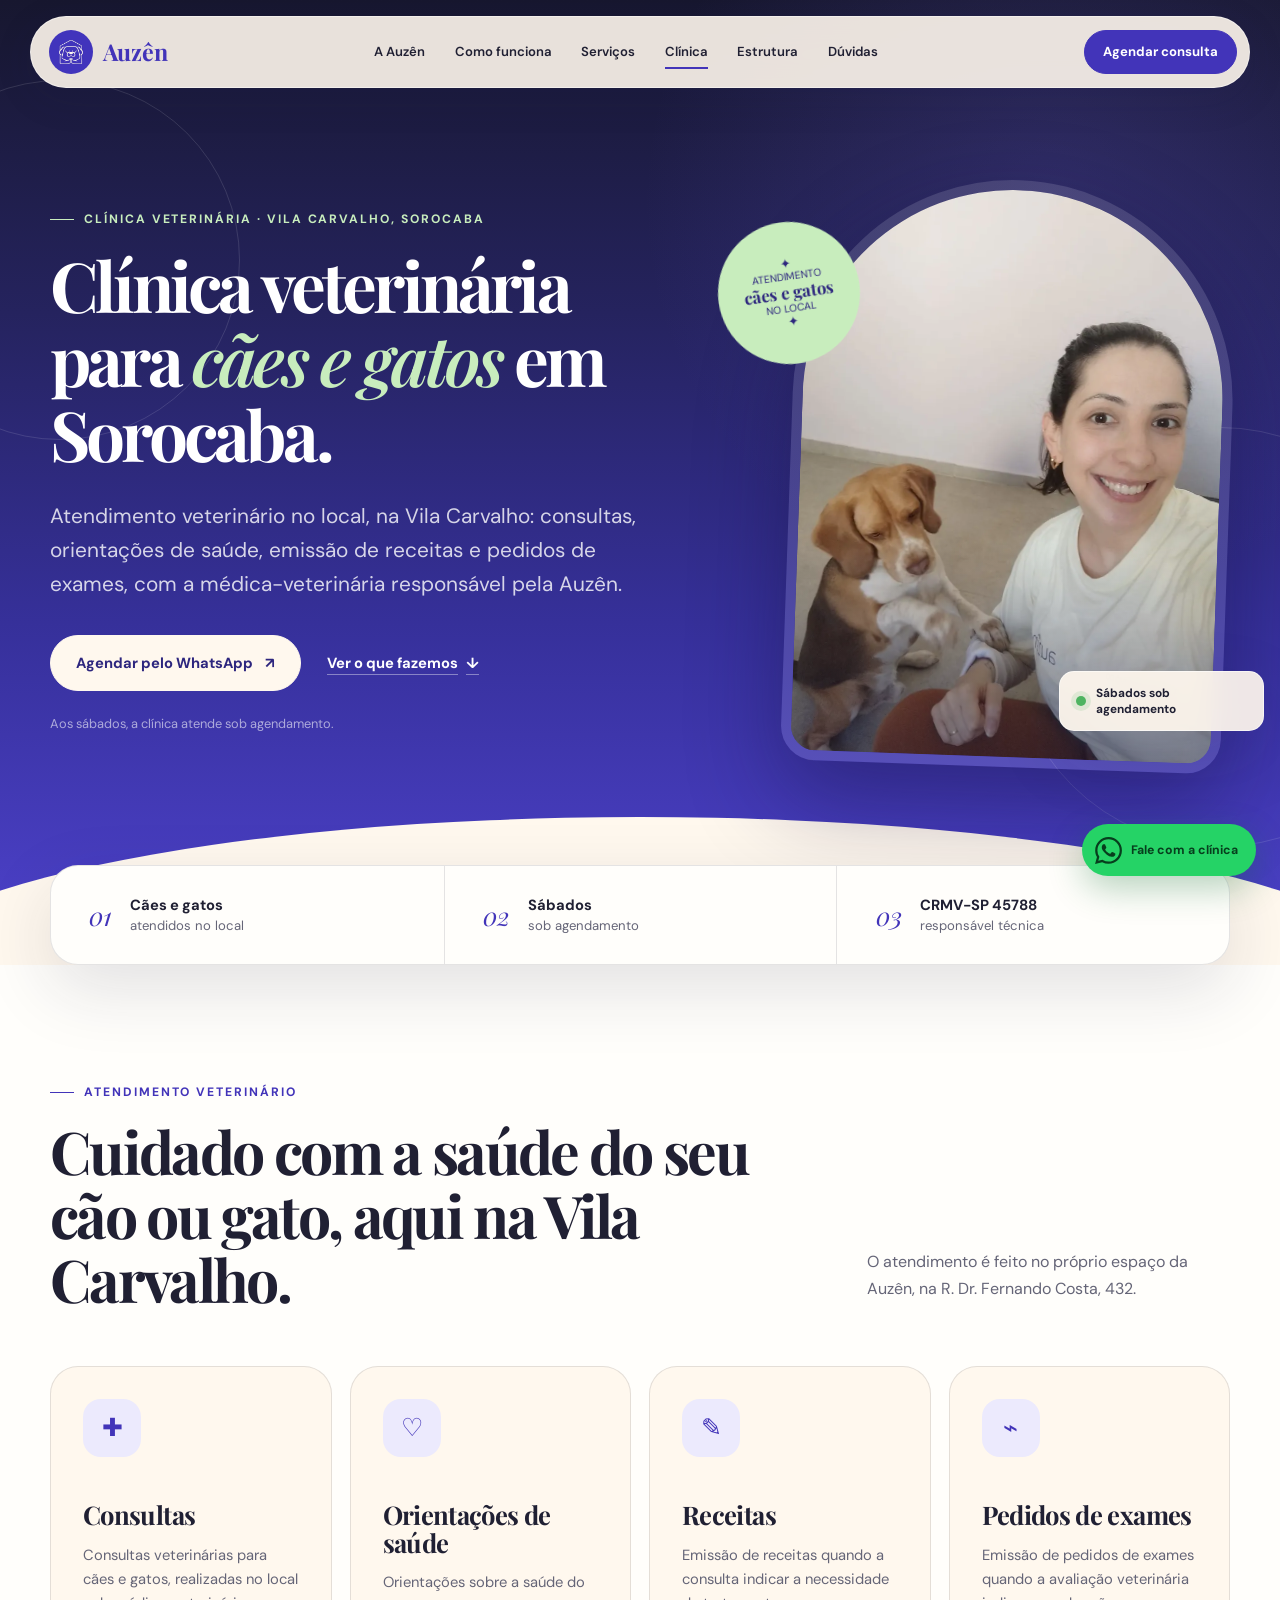
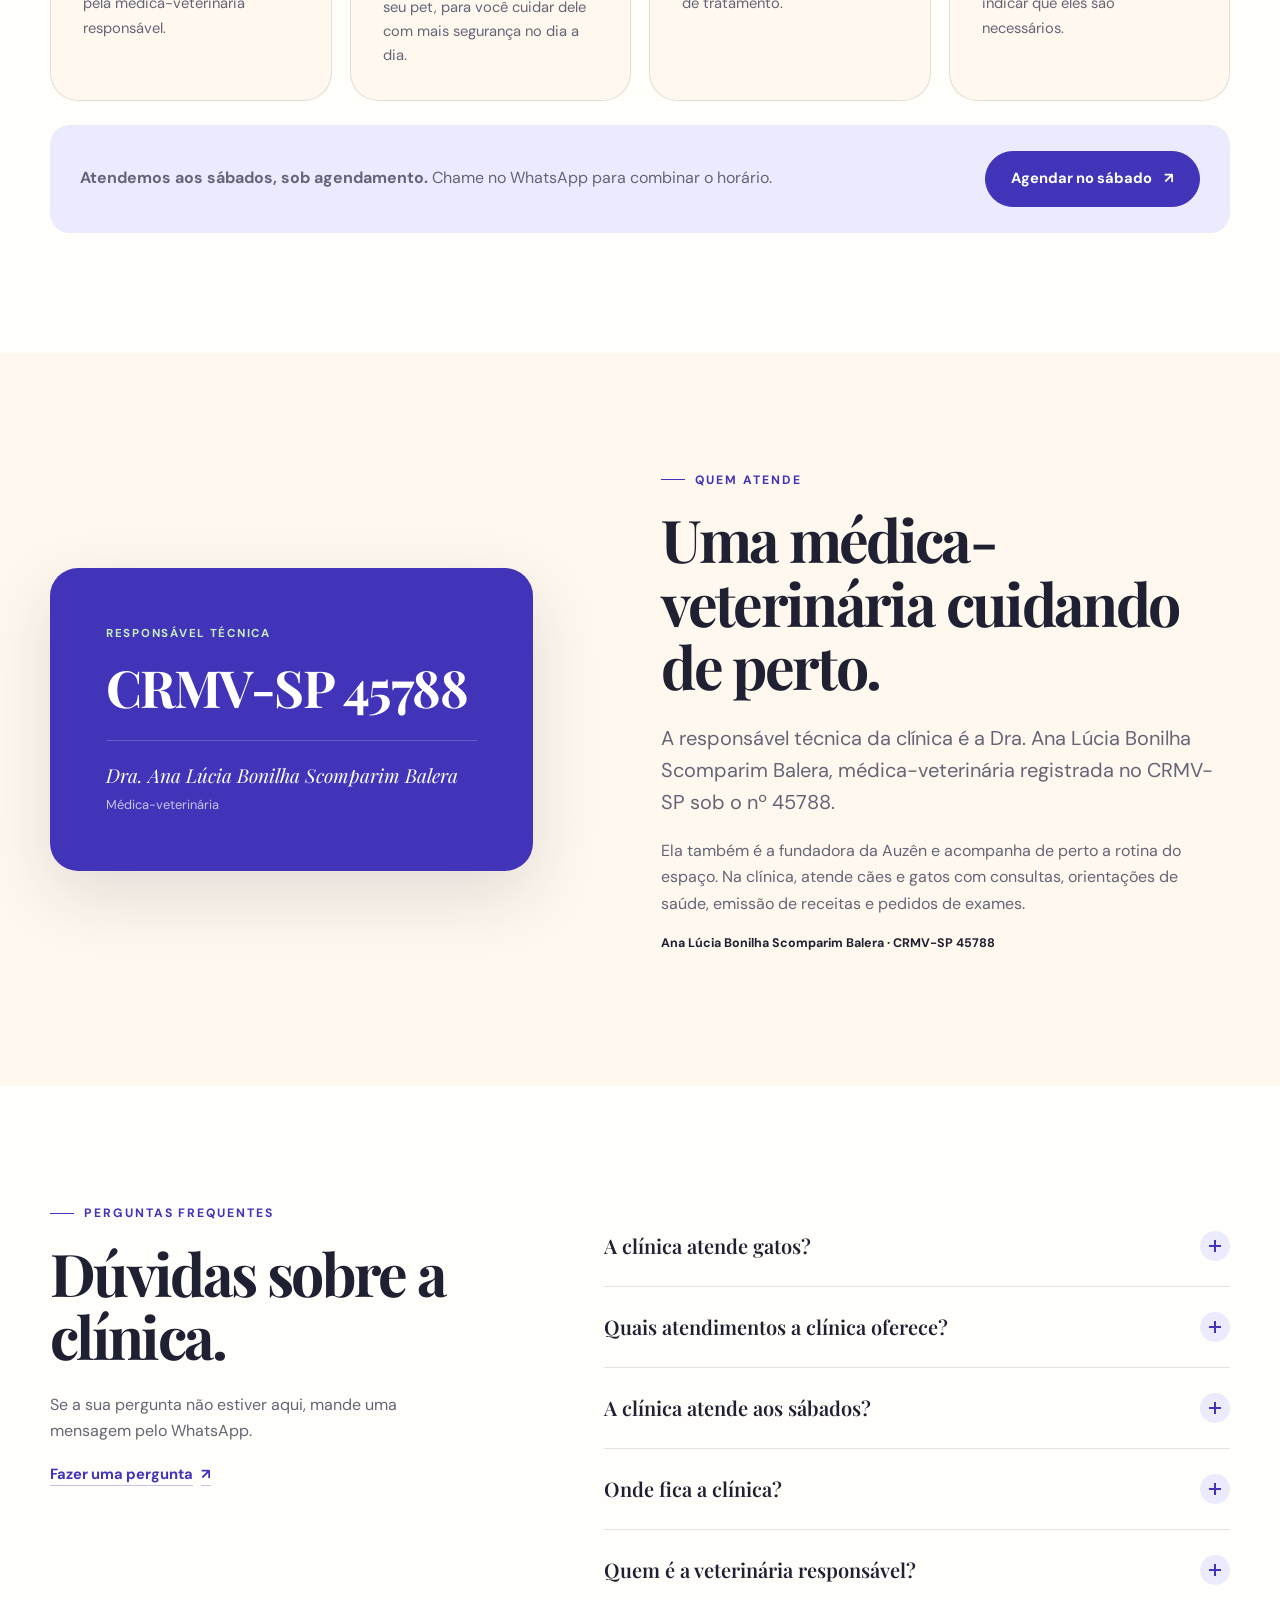
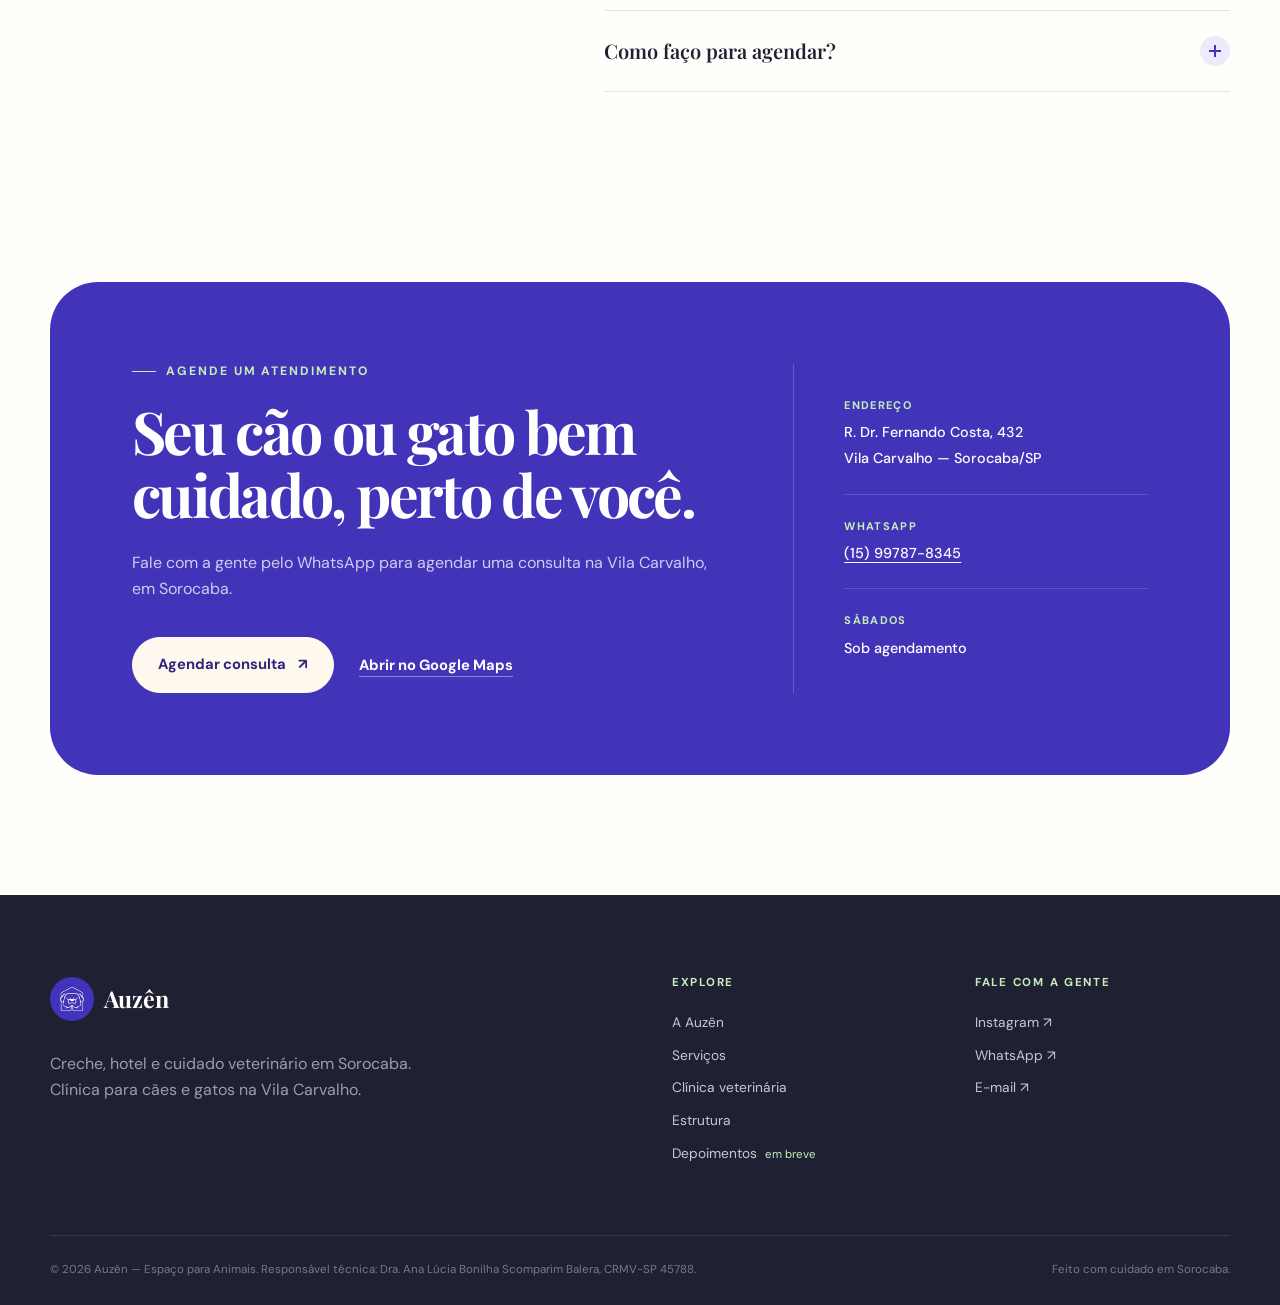
==== clinica-veterinaria.html @ bcb3fc54 "Cria página da clínica veterinária e reforça SEO local - Nova página clinica-veterinaria.html no mes" ====
<!doctype html>
<html lang="pt-BR">
<head>
    <meta charset="utf-8">
    <meta name="viewport" content="width=device-width, initial-scale=1">

    <title>Clínica veterinária na Vila Carvalho, Sorocaba | Cães e gatos | Auzên</title>
    <meta name="description" content="Clínica veterinária em Sorocaba para cães e gatos, na Vila Carvalho: consultas, orientações de saúde, receitas e pedidos de exames. Sábados sob agendamento.">
    <meta name="robots" content="index, follow, max-image-preview:large">
    <meta name="theme-color" content="#4234b9">
    <link rel="canonical" href="https://auzenpet.com.br/clinica-veterinaria.html">

    <meta property="og:type" content="website">
    <meta property="og:locale" content="pt_BR">
    <meta property="og:site_name" content="Auzên — Espaço para Animais">
    <meta property="og:url" content="https://auzenpet.com.br/clinica-veterinaria.html">
    <meta property="og:title" content="Clínica veterinária para cães e gatos em Sorocaba | Auzên">
    <meta property="og:description" content="Atendimento veterinário no local, na Vila Carvalho, com a Dra. Ana Lúcia (CRMV-SP 45788). Sábados sob agendamento.">
    <meta property="og:image" content="https://auzenpet.com.br/assets/images/ana-e-pet.webp">
    <meta property="og:image:width" content="900">
    <meta property="og:image:height" content="1199">
    <meta property="og:image:alt" content="Dra. Ana Lúcia, médica-veterinária da Auzên, ao lado de um cão">
    <meta name="twitter:card" content="summary_large_image">

    <link rel="icon" type="image/png" href="favicon.png">
    <link rel="apple-touch-icon" href="favicon.png">
    <link rel="preconnect" href="https://fonts.googleapis.com">
    <link rel="preconnect" href="https://fonts.gstatic.com" crossorigin>
    <link href="https://fonts.googleapis.com/css2?family=DM+Sans:wght@400;500;600;700&amp;family=Playfair+Display:ital,wght@0,600;0,700;1,600&amp;display=swap" rel="stylesheet">
    <link rel="preload" href="assets/images/ana-e-pet.webp" as="image" type="image/webp" fetchpriority="high">
    <link rel="stylesheet" href="assets/css/styles.css">

    <script type="application/ld+json">
    {
      "@context": "https://schema.org",
      "@type": ["VeterinaryCare", "LocalBusiness"],
      "@id": "https://auzenpet.com.br/clinica-veterinaria.html#clinica",
      "name": "Auzên — Espaço para Animais",
      "alternateName": "Clínica veterinária Auzên",
      "description": "Atendimento veterinário no local para cães e gatos na Vila Carvalho, em Sorocaba/SP: consultas, orientações de saúde, emissão de receitas e pedidos de exames. Atendimento aos sábados sob agendamento.",
      "url": "https://auzenpet.com.br/clinica-veterinaria.html",
      "image": "https://auzenpet.com.br/assets/images/ana-e-pet.webp",
      "telephone": "+55 15 99787-8345",
      "email": "auzenespacoparaanimais@gmail.com",
      "address": {
        "@type": "PostalAddress",
        "streetAddress": "Rua Dr. Fernando Costa, 432 - Vila Carvalho",
        "addressLocality": "Sorocaba",
        "addressRegion": "SP",
        "addressCountry": "BR"
      },
      "areaServed": {
        "@type": "City",
        "name": "Sorocaba"
      },
      "employee": {
        "@type": "Person",
        "name": "Ana Lúcia Bonilha Scomparim Balera",
        "honorificPrefix": "Dra.",
        "jobTitle": "Médica-veterinária e responsável técnica",
        "identifier": {
          "@type": "PropertyValue",
          "propertyID": "CRMV-SP",
          "value": "45788"
        }
      },
      "hasOfferCatalog": {
        "@type": "OfferCatalog",
        "name": "Atendimento veterinário para cães e gatos",
        "itemListElement": [
          { "@type": "Offer", "itemOffered": { "@type": "Service", "name": "Consulta veterinária para cães e gatos" } },
          { "@type": "Offer", "itemOffered": { "@type": "Service", "name": "Orientações de saúde" } },
          { "@type": "Offer", "itemOffered": { "@type": "Service", "name": "Emissão de receitas" } },
          { "@type": "Offer", "itemOffered": { "@type": "Service", "name": "Pedidos de exames" } }
        ]
      },
      "parentOrganization": {
        "@type": "LocalBusiness",
        "@id": "https://auzenpet.com.br/#auzen",
        "name": "Auzên — Espaço para Animais",
        "url": "https://auzenpet.com.br/"
      },
      "sameAs": ["https://instagram.com/auzenespacopet"]
    }
    </script>
</head>
<body>
    <a class="skip-link" href="#conteudo">Ir para o conteúdo</a>

    <header class="site-header" data-header>
        <div class="header-inner">
            <a class="brand" href="index.html" aria-label="Auzên — página inicial">
                <img src="assets/images/logo-auzen.webp" width="320" height="320" alt="" decoding="async">
                <span>Auzên</span>
            </a>

            <button class="menu-toggle" type="button" aria-expanded="false" aria-controls="menu-principal" data-menu-toggle>
                <span class="sr-only">Abrir menu</span>
                <span></span><span></span><span></span>
            </button>

            <nav id="menu-principal" class="main-nav" aria-label="Navegação principal" data-menu>
                <a href="index.html#essencia">A Auzên</a>
                <a href="index.html#como-funciona">Como funciona</a>
                <a href="index.html#servicos">Serviços</a>
                <a href="clinica-veterinaria.html" aria-current="page">Clínica</a>
                <a href="index.html#estrutura">Estrutura</a>
                <a href="#duvidas">Dúvidas</a>
            </nav>

            <a class="button button-small header-cta" data-cta="clinica-header" href="https://wa.me/5515997878345?text=Ol%C3%A1%2C%20vim%20pela%20p%C3%A1gina%20da%20cl%C3%ADnica%20da%20Auz%C3%AAn%20e%20gostaria%20de%20agendar%20uma%20consulta." target="_blank" rel="noopener noreferrer">
                Agendar consulta
            </a>
        </div>
    </header>

    <main id="conteudo">
        <section class="hero hero-clinic" id="inicio">
            <div class="hero-orb hero-orb-one" aria-hidden="true"></div>
            <div class="hero-orb hero-orb-two" aria-hidden="true"></div>
            <div class="container hero-grid">
                <div class="hero-copy reveal is-visible">
                    <p class="eyebrow eyebrow-light">Clínica veterinária · Vila Carvalho, Sorocaba</p>
                    <h1>Clínica veterinária para <em>cães e gatos</em> em Sorocaba.</h1>
                    <p class="hero-lead">Atendimento veterinário no local, na Vila Carvalho: consultas, orientações de saúde, emissão de receitas e pedidos de exames, com a médica-veterinária responsável pela Auzên.</p>
                    <div class="hero-actions">
                        <a class="button button-cream" data-cta="clinica-hero" href="https://wa.me/5515997878345?text=Ol%C3%A1%2C%20vim%20pela%20p%C3%A1gina%20da%20cl%C3%ADnica%20da%20Auz%C3%AAn%20e%20gostaria%20de%20agendar%20uma%20consulta%20para%20o%20meu%20pet." target="_blank" rel="noopener noreferrer">
                            Agendar pelo WhatsApp
                            <span aria-hidden="true">↗</span>
                        </a>
                        <a class="text-link text-link-light" href="#atendimento">Ver o que fazemos <span aria-hidden="true">↓</span></a>
                    </div>
                    <p class="hero-note">Aos sábados, a clínica atende sob agendamento.</p>
                </div>

                <div class="hero-visual reveal is-visible">
                    <div class="hero-photo-wrap">
                        <img class="hero-photo" src="assets/images/ana-e-pet.webp" width="900" height="1199" alt="Dra. Ana Lúcia, médica-veterinária da Auzên, ao lado de um cão" fetchpriority="high">
                    </div>
                    <div class="hero-stamp" aria-label="Atendimento para cães e gatos">
                        <span>atendimento</span>
                        <strong>cães e gatos</strong>
                        <span>no local</span>
                    </div>
                    <div class="hero-caption">
                        <span class="status-dot" aria-hidden="true"></span>
                        Sábados sob agendamento
                    </div>
                </div>
            </div>
        </section>

        <section class="trust-strip" aria-label="Destaques da clínica">
            <div class="container trust-grid">
                <div class="trust-item reveal">
                    <span class="trust-number">01</span>
                    <p><strong>Cães e gatos</strong><br>atendidos no local</p>
                </div>
                <div class="trust-item reveal">
                    <span class="trust-number">02</span>
                    <p><strong>Sábados</strong><br>sob agendamento</p>
                </div>
                <div class="trust-item reveal">
                    <span class="trust-number">03</span>
                    <p><strong>CRMV-SP 45788</strong><br>responsável técnica</p>
                </div>
            </div>
        </section>

        <section class="section services clinic-services" id="atendimento">
            <div class="container">
                <div class="section-heading reveal">
                    <div>
                        <p class="eyebrow">Atendimento veterinário</p>
                        <h2>Cuidado com a saúde do seu cão ou gato, aqui na Vila Carvalho.</h2>
                    </div>
                    <p>O atendimento é feito no próprio espaço da Auzên, na R. Dr. Fernando Costa, 432.</p>
                </div>

                <div class="clinic-services-grid">
                    <article class="service-card reveal">
                        <div class="service-icon" aria-hidden="true">✚</div>
                        <h3>Consultas</h3>
                        <p>Consultas veterinárias para cães e gatos, realizadas no local pela médica-veterinária responsável.</p>
                    </article>
                    <article class="service-card reveal">
                        <div class="service-icon" aria-hidden="true">♡</div>
                        <h3>Orientações de saúde</h3>
                        <p>Orientações sobre a saúde do seu pet, para você cuidar dele com mais segurança no dia a dia.</p>
                    </article>
                    <article class="service-card reveal">
                        <div class="service-icon" aria-hidden="true">✎</div>
                        <h3>Receitas</h3>
                        <p>Emissão de receitas quando a consulta indicar a necessidade de tratamento.</p>
                    </article>
                    <article class="service-card reveal">
                        <div class="service-icon" aria-hidden="true">⌁</div>
                        <h3>Pedidos de exames</h3>
                        <p>Emissão de pedidos de exames quando a avaliação veterinária indicar que eles são necessários.</p>
                    </article>
                </div>

                <div class="method-cta clinic-saturday reveal">
                    <p><strong>Atendemos aos sábados, sob agendamento.</strong> Chame no WhatsApp para combinar o horário.</p>
                    <a class="button" data-cta="clinica-sabado" href="https://wa.me/5515997878345?text=Ol%C3%A1%21%20Gostaria%20de%20agendar%20um%20atendimento%20veterin%C3%A1rio%20no%20s%C3%A1bado." target="_blank" rel="noopener noreferrer">Agendar no sábado <span aria-hidden="true">↗</span></a>
                </div>
            </div>
        </section>

        <section class="section clinic-vet" id="responsavel-tecnica">
            <div class="container about-grid">
                <div class="clinic-credential reveal">
                    <span class="clinic-credential-label">Responsável técnica</span>
                    <strong class="clinic-credential-number">CRMV-SP 45788</strong>
                    <p>Dra. Ana Lúcia Bonilha Scomparim Balera<br><span>Médica-veterinária</span></p>
                </div>

                <div class="about-copy reveal">
                    <p class="eyebrow">Quem atende</p>
                    <h2>Uma médica-veterinária cuidando de perto.</h2>
                    <p class="lead">A responsável técnica da clínica é a Dra. Ana Lúcia Bonilha Scomparim Balera, médica-veterinária registrada no CRMV-SP sob o nº 45788.</p>
                    <p>Ela também é a fundadora da Auzên e acompanha de perto a rotina do espaço. Na clínica, atende cães e gatos com consultas, orientações de saúde, emissão de receitas e pedidos de exames.</p>
                    <p class="signature">Ana Lúcia Bonilha Scomparim Balera · CRMV-SP 45788</p>
                </div>
            </div>
        </section>

        <section class="section faq" id="duvidas">
            <div class="container faq-grid">
                <div class="faq-intro reveal">
                    <p class="eyebrow">Perguntas frequentes</p>
                    <h2>Dúvidas sobre a clínica.</h2>
                    <p>Se a sua pergunta não estiver aqui, mande uma mensagem pelo WhatsApp.</p>
                    <a class="text-link" href="https://wa.me/5515997878345?text=Ol%C3%A1%21%20Tenho%20uma%20d%C3%BAvida%20sobre%20a%20cl%C3%ADnica%20veterin%C3%A1ria%20da%20Auz%C3%AAn." data-cta="clinica-faq" target="_blank" rel="noopener noreferrer">Fazer uma pergunta <span aria-hidden="true">↗</span></a>
                </div>

                <div class="accordion reveal">
                    <details>
                        <summary>A clínica atende gatos?<span aria-hidden="true"></span></summary>
                        <p>Sim. A clínica veterinária da Auzên atende cães e gatos.</p>
                    </details>
                    <details>
                        <summary>Quais atendimentos a clínica oferece?<span aria-hidden="true"></span></summary>
                        <p>Consultas e orientações de saúde, emissão de receitas e pedidos de exames, sempre no próprio espaço da Auzên.</p>
                    </details>
                    <details>
                        <summary>A clínica atende aos sábados?<span aria-hidden="true"></span></summary>
                        <p>Sim, aos sábados o atendimento é feito sob agendamento. Combine o horário pelo WhatsApp (15) 99787-8345.</p>
                    </details>
                    <details>
                        <summary>Onde fica a clínica?<span aria-hidden="true"></span></summary>
                        <p>Na R. Dr. Fernando Costa, 432, Vila Carvalho, em Sorocaba/SP — no mesmo endereço da creche e hotel da Auzên.</p>
                    </details>
                    <details>
                        <summary>Quem é a veterinária responsável?<span aria-hidden="true"></span></summary>
                        <p>A responsável técnica é a Dra. Ana Lúcia Bonilha Scomparim Balera, médica-veterinária, CRMV-SP 45788.</p>
                    </details>
                    <details>
                        <summary>Como faço para agendar?<span aria-hidden="true"></span></summary>
                        <p>Pelo WhatsApp (15) 99787-8345. Conte um pouco sobre o seu cão ou gato e combinamos o atendimento.</p>
                    </details>
                </div>
            </div>
        </section>

        <section class="section visit" id="contato">
            <div class="container visit-card reveal">
                <div class="visit-copy">
                    <p class="eyebrow eyebrow-light">Agende um atendimento</p>
                    <h2>Seu cão ou gato bem cuidado, perto de você.</h2>
                    <p>Fale com a gente pelo WhatsApp para agendar uma consulta na Vila Carvalho, em Sorocaba.</p>
                    <div class="visit-actions">
                        <a class="button button-cream" data-cta="clinica-final" href="https://wa.me/5515997878345?text=Ol%C3%A1%21%20Gostaria%20de%20agendar%20uma%20consulta%20veterin%C3%A1ria%20para%20o%20meu%20c%C3%A3o%20ou%20gato." target="_blank" rel="noopener noreferrer">Agendar consulta <span aria-hidden="true">↗</span></a>
                        <a class="text-link text-link-light" href="https://www.google.com/maps/search/?api=1&amp;query=R.%20Dr.%20Fernando%20Costa%2C%20432%2C%20Vila%20Carvalho%2C%20Sorocaba%20SP" target="_blank" rel="noopener noreferrer">Abrir no Google Maps</a>
                    </div>
                </div>
                <address class="visit-info">
                    <div>
                        <span>Endereço</span>
                        <strong>R. Dr. Fernando Costa, 432<br>Vila Carvalho — Sorocaba/SP</strong>
                    </div>
                    <div>
                        <span>WhatsApp</span>
                        <strong><a href="https://wa.me/5515997878345" data-cta="clinica-telefone" target="_blank" rel="noopener noreferrer">(15) 99787-8345</a></strong>
                    </div>
                    <div>
                        <span>Sábados</span>
                        <strong>Sob agendamento</strong>
                    </div>
                </address>
            </div>
        </section>
    </main>

    <footer class="site-footer">
        <div class="container footer-grid">
            <div class="footer-brand">
                <a class="brand brand-footer" href="index.html">
                    <img src="assets/images/logo-auzen.webp" width="320" height="320" alt="" loading="lazy" decoding="async">
                    <span>Auzên</span>
                </a>
                <p>Creche, hotel e cuidado veterinário em Sorocaba. Clínica para cães e gatos na Vila Carvalho.</p>
            </div>
            <div class="footer-column">
                <h2>Explore</h2>
                <a href="index.html#essencia">A Auzên</a>
                <a href="index.html#servicos">Serviços</a>
                <a href="clinica-veterinaria.html">Clínica veterinária</a>
                <a href="index.html#estrutura">Estrutura</a>
                <a href="depoimentos.html">Depoimentos <small>em breve</small></a>
            </div>
            <div class="footer-column">
                <h2>Fale com a gente</h2>
                <a href="https://instagram.com/auzenespacopet" target="_blank" rel="noopener noreferrer">Instagram ↗</a>
                <a href="https://wa.me/5515997878345" target="_blank" rel="noopener noreferrer">WhatsApp ↗</a>
                <a href="mailto:auzenespacoparaanimais@gmail.com">E-mail ↗</a>
            </div>
        </div>
        <div class="container footer-bottom">
            <p>© <span data-year>2026</span> Auzên — Espaço para Animais. Responsável técnica: Dra. Ana Lúcia Bonilha Scomparim Balera, CRMV-SP 45788.</p>
            <p>Feito com cuidado em Sorocaba.</p>
        </div>
    </footer>

    <a class="whatsapp-float" data-cta="clinica-floating" href="https://wa.me/5515997878345?text=Ol%C3%A1%2C%20vim%20pela%20p%C3%A1gina%20da%20cl%C3%ADnica%20veterin%C3%A1ria%20da%20Auz%C3%AAn%20e%20gostaria%20de%20mais%20informa%C3%A7%C3%B5es." target="_blank" rel="noopener noreferrer" aria-label="Conversar com a clínica da Auzên pelo WhatsApp">
        <svg viewBox="0 0 24 24" aria-hidden="true"><path d="M17.47 14.38c-.3-.15-1.76-.87-2.03-.97-.27-.1-.47-.15-.67.15-.2.3-.77.97-.94 1.16-.17.2-.35.22-.64.08-.3-.15-1.26-.47-2.39-1.48-.88-.79-1.48-1.76-1.65-2.06-.17-.3-.02-.46.13-.61.13-.13.3-.35.45-.52.15-.17.2-.3.3-.5.1-.2.05-.37-.03-.52-.07-.15-.67-1.61-.92-2.21-.24-.58-.49-.5-.67-.51h-.57c-.2 0-.52.07-.79.37-.27.3-1.04 1.02-1.04 2.48s1.07 2.88 1.21 3.07c.15.2 2.1 3.2 5.08 4.49.71.31 1.26.49 1.69.63.71.23 1.36.2 1.87.12.57-.09 1.76-.72 2.01-1.41.25-.69.25-1.29.17-1.41-.07-.12-.27-.2-.57-.35m-5.42 7.4h-.01a9.87 9.87 0 0 1-5.03-1.38l-.36-.21-3.74.98 1-3.65-.24-.37a9.86 9.86 0 0 1-1.51-5.26A9.89 9.89 0 0 1 12.05 2c2.64 0 5.12 1.03 6.99 2.9a9.82 9.82 0 0 1 2.89 6.99c0 5.45-4.44 9.89-9.88 9.89M20.47 3.49A11.82 11.82 0 0 0 12.05 0C5.5 0 .16 5.34.16 11.89c0 2.1.55 4.14 1.59 5.95L.06 24l6.3-1.65a11.88 11.88 0 0 0 5.69 1.45c6.55 0 11.89-5.34 11.89-11.9 0-3.18-1.23-6.16-3.47-8.41Z"/></svg>
        <span>Fale com a clínica</span>
    </a>

    <script src="assets/js/main.js" defer></script>
</body>
</html>
---- assets/css/styles.css ----
:root {
    --purple: #4234b9;
    --purple-dark: #2d267e;
    --purple-soft: #eceafd;
    --ink: #202033;
    --muted: #656577;
    --cream: #fff8ee;
    --cream-deep: #f5eadb;
    --mint: #c8edbd;
    --white: #fffefb;
    --line: rgba(32, 32, 51, 0.12);
    --shadow: 0 24px 70px rgba(31, 28, 65, 0.13);
    --radius-sm: 16px;
    --radius-md: 28px;
    --radius-lg: 48px;
    --container: 1180px;
    --transition: 220ms ease;
}

*,
*::before,
*::after {
    box-sizing: border-box;
}

html {
    scroll-behavior: smooth;
    scroll-padding-top: 100px;
}

body {
    margin: 0;
    background: var(--cream);
    color: var(--ink);
    font-family: "DM Sans", sans-serif;
    font-size: 16px;
    line-height: 1.65;
    overflow-x: hidden;
}

body.menu-open {
    overflow: hidden;
}

img {
    display: block;
    max-width: 100%;
}

button,
a {
    -webkit-tap-highlight-color: transparent;
}

button,
input,
textarea {
    font: inherit;
}

a {
    color: inherit;
}

h1,
h2,
h3,
p {
    margin-top: 0;
}

h1,
h2,
h3 {
    font-family: "Playfair Display", serif;
    line-height: 1.08;
}

h1 {
    margin-bottom: 28px;
    font-size: clamp(3.2rem, 6.5vw, 6.4rem);
    letter-spacing: -0.055em;
}

h2 {
    margin-bottom: 24px;
    font-size: clamp(2.4rem, 4.6vw, 4.5rem);
    letter-spacing: -0.045em;
}

h3 {
    margin-bottom: 14px;
    font-size: 1.65rem;
    letter-spacing: -0.025em;
}

::selection {
    background: var(--mint);
    color: var(--purple-dark);
}

:focus-visible {
    outline: 3px solid var(--mint);
    outline-offset: 4px;
}

.container {
    width: min(calc(100% - 40px), var(--container));
    margin-inline: auto;
}

.section {
    padding: 120px 0;
}

.sr-only {
    position: absolute;
    width: 1px;
    height: 1px;
    padding: 0;
    margin: -1px;
    overflow: hidden;
    clip: rect(0, 0, 0, 0);
    white-space: nowrap;
    border: 0;
}

.skip-link {
    position: fixed;
    top: 10px;
    left: 10px;
    z-index: 9999;
    padding: 10px 16px;
    border-radius: 10px;
    background: var(--white);
    color: var(--purple);
    font-weight: 700;
    transform: translateY(-150%);
    transition: transform var(--transition);
}

.skip-link:focus {
    transform: translateY(0);
}

.eyebrow {
    display: flex;
    align-items: center;
    gap: 10px;
    margin-bottom: 20px;
    color: var(--purple);
    font-size: 0.76rem;
    font-weight: 700;
    letter-spacing: 0.16em;
    line-height: 1.2;
    text-transform: uppercase;
}

.eyebrow::before {
    width: 24px;
    height: 1px;
    background: currentColor;
    content: "";
}

.eyebrow-light {
    color: var(--mint);
}

.lead {
    font-size: 1.25rem;
    line-height: 1.6;
}

.button {
    display: inline-flex;
    align-items: center;
    justify-content: center;
    gap: 12px;
    min-height: 56px;
    padding: 15px 25px;
    border: 1px solid var(--purple);
    border-radius: 999px;
    background: var(--purple);
    color: white;
    font-size: 0.92rem;
    font-weight: 700;
    line-height: 1.2;
    text-decoration: none;
    transition: transform var(--transition), box-shadow var(--transition), background var(--transition);
}

.button:hover {
    background: var(--purple-dark);
    box-shadow: 0 12px 30px rgba(66, 52, 185, 0.25);
    transform: translateY(-2px);
}

.button-small {
    min-height: 44px;
    padding: 11px 18px;
    font-size: 0.82rem;
}

.button-cream {
    border-color: var(--cream);
    background: var(--cream);
    color: var(--purple-dark);
}

.button-cream:hover {
    border-color: var(--mint);
    background: var(--mint);
    box-shadow: 0 12px 32px rgba(16, 14, 50, 0.18);
}

.text-link {
    display: inline-flex;
    align-items: center;
    gap: 8px;
    color: var(--purple);
    font-size: 0.92rem;
    font-weight: 700;
    text-decoration: underline;
    text-decoration-color: rgba(66, 52, 185, 0.3);
    text-underline-offset: 6px;
}

.text-link:hover {
    text-decoration-color: currentColor;
}

.text-link-light {
    color: white;
    text-decoration-color: rgba(255, 255, 255, 0.4);
}

.site-header {
    position: fixed;
    top: 16px;
    right: 0;
    left: 0;
    z-index: 1000;
    transition: top var(--transition);
}

.header-inner {
    display: flex;
    align-items: center;
    width: min(calc(100% - 32px), 1220px);
    min-height: 72px;
    margin-inline: auto;
    padding: 10px 12px 10px 18px;
    border: 1px solid rgba(255, 255, 255, 0.45);
    border-radius: 999px;
    background: rgba(255, 248, 238, 0.9);
    box-shadow: 0 10px 40px rgba(34, 29, 81, 0.1);
    -webkit-backdrop-filter: blur(16px);
    backdrop-filter: blur(16px);
}

.site-header.is-scrolled {
    top: 8px;
}

.brand {
    display: inline-flex;
    flex: 0 0 auto;
    align-items: center;
    gap: 10px;
    color: var(--purple);
    font-family: "Playfair Display", serif;
    font-size: 1.45rem;
    font-weight: 700;
    text-decoration: none;
}

.brand img {
    width: 44px;
    height: 44px;
    border-radius: 50%;
}

.main-nav {
    display: flex;
    align-items: center;
    gap: clamp(16px, 2.3vw, 30px);
    margin-inline: auto;
}

.main-nav a {
    position: relative;
    color: var(--ink);
    font-size: 0.82rem;
    font-weight: 600;
    text-decoration: none;
}

.main-nav a::after {
    position: absolute;
    right: 0;
    bottom: -6px;
    left: 0;
    height: 2px;
    background: var(--purple);
    content: "";
    transform: scaleX(0);
    transform-origin: right;
    transition: transform var(--transition);
}

.main-nav a:hover::after {
    transform: scaleX(1);
    transform-origin: left;
}

.menu-toggle {
    display: none;
    width: 44px;
    height: 44px;
    padding: 11px;
    border: 0;
    background: transparent;
}

.menu-toggle span:not(.sr-only) {
    display: block;
    width: 100%;
    height: 2px;
    margin: 5px 0;
    border-radius: 3px;
    background: var(--purple-dark);
    transition: transform var(--transition), opacity var(--transition);
}

.hero {
    position: relative;
    min-height: 920px;
    padding: 180px 0 90px;
    overflow: hidden;
    background:
        radial-gradient(circle at 82% 22%, rgba(112, 100, 214, 0.22) 0, rgba(112, 100, 214, 0) 32%),
        linear-gradient(180deg, #17172f 0%, #25235e 34%, #36309a 68%, #4b40c7 100%);
    color: white;
}

.hero::after {
    position: absolute;
    right: -10%;
    bottom: -230px;
    left: -10%;
    height: 330px;
    border-radius: 50% 50% 0 0;
    background: var(--cream);
    content: "";
}

.hero-grid {
    position: relative;
    z-index: 2;
    display: grid;
    grid-template-columns: minmax(0, 1.08fr) minmax(360px, 0.78fr);
    gap: clamp(50px, 8vw, 120px);
    align-items: center;
}

.hero-copy {
    max-width: 720px;
}

.hero h1 {
    color: white;
}

.hero h1 em {
    color: var(--mint);
    font-weight: 600;
}

.hero-lead {
    max-width: 660px;
    margin-bottom: 34px;
    color: rgba(255, 255, 255, 0.8);
    font-size: clamp(1.08rem, 1.7vw, 1.3rem);
}

.hero-actions {
    display: flex;
    flex-wrap: wrap;
    gap: 20px 26px;
    align-items: center;
}

.hero-note {
    max-width: 510px;
    margin: 22px 0 0;
    color: rgba(255, 255, 255, 0.58);
    font-size: 0.8rem;
}

.hero-visual {
    position: relative;
    width: min(100%, 440px);
    justify-self: end;
}

.hero-photo-wrap {
    position: relative;
    overflow: hidden;
    aspect-ratio: 3 / 4;
    border: 10px solid rgba(255, 255, 255, 0.12);
    border-radius: 230px 230px 36px 36px;
    box-shadow: 0 35px 90px rgba(21, 17, 65, 0.42);
    transform: rotate(2deg);
}

.hero-photo-wrap::after {
    position: absolute;
    inset: 0;
    background: linear-gradient(180deg, transparent 62%, rgba(22, 18, 55, 0.38));
    content: "";
}

.hero-photo {
    width: 100%;
    height: 100%;
    object-fit: cover;
}

.hero-stamp {
    position: absolute;
    top: 42px;
    left: -72px;
    display: flex;
    width: 142px;
    height: 142px;
    flex-direction: column;
    align-items: center;
    justify-content: center;
    border-radius: 50%;
    background: var(--mint);
    color: var(--purple-dark);
    font-size: 0.65rem;
    line-height: 1.15;
    text-align: center;
    text-transform: uppercase;
    transform: rotate(-8deg);
}

.hero-stamp::before,
.hero-stamp::after {
    content: "✦";
    font-size: 0.8rem;
}

.hero-stamp strong {
    font-family: "Playfair Display", serif;
    font-size: 1.05rem;
    text-transform: none;
}

.hero-caption {
    position: absolute;
    right: -34px;
    bottom: 36px;
    z-index: 2;
    display: flex;
    align-items: center;
    gap: 10px;
    max-width: 205px;
    padding: 13px 16px;
    border: 1px solid rgba(255, 255, 255, 0.6);
    border-radius: 15px;
    background: rgba(255, 248, 238, 0.92);
    box-shadow: var(--shadow);
    color: var(--ink);
    font-size: 0.74rem;
    font-weight: 700;
    line-height: 1.35;
    -webkit-backdrop-filter: blur(12px);
    backdrop-filter: blur(12px);
}

.status-dot {
    width: 10px;
    height: 10px;
    flex: 0 0 auto;
    border-radius: 50%;
    background: #4eb461;
    box-shadow: 0 0 0 5px rgba(78, 180, 97, 0.14);
}

.hero-orb {
    position: absolute;
    border: 1px solid rgba(255, 255, 255, 0.12);
    border-radius: 50%;
}

.hero-orb-one {
    top: 80px;
    left: -120px;
    width: 360px;
    height: 360px;
}

.hero-orb-two {
    right: -150px;
    bottom: 70px;
    width: 420px;
    height: 420px;
}

.trust-strip {
    position: relative;
    z-index: 3;
    margin-top: -52px;
}

.trust-grid {
    display: grid;
    grid-template-columns: repeat(3, 1fr);
    overflow: hidden;
    border: 1px solid var(--line);
    border-radius: var(--radius-md);
    background: var(--white);
    box-shadow: var(--shadow);
}

.trust-item {
    display: flex;
    gap: 18px;
    align-items: center;
    padding: 28px clamp(22px, 3vw, 42px);
}

.trust-item + .trust-item {
    border-left: 1px solid var(--line);
}

.trust-number {
    color: var(--purple);
    font-family: "Playfair Display", serif;
    font-size: 1.6rem;
    font-style: italic;
}

.trust-item p {
    margin: 0;
    color: var(--muted);
    font-size: 0.82rem;
    line-height: 1.45;
}

.trust-item strong {
    color: var(--ink);
    font-size: 0.92rem;
}

.about {
    padding-top: 160px;
}

.about-grid {
    display: grid;
    grid-template-columns: minmax(300px, 0.85fr) minmax(0, 1fr);
    gap: clamp(60px, 10vw, 140px);
    align-items: center;
}

.about-visual {
    position: relative;
    padding: 0 0 36px 36px;
}

.about-photo-card {
    overflow: hidden;
    padding: 12px 12px 28px;
    border-radius: 5px;
    background: white;
    box-shadow: var(--shadow);
    transform: rotate(-3deg);
}

.about-photo-frame {
    aspect-ratio: 4 / 5;
    overflow: hidden;
}

.about-photo-card img {
    width: 100%;
    height: 100%;
    object-fit: cover;
    object-position: center 62%;
    transform: scale(1.28) translate(-13%, -8%);
}

.about-photo-card p {
    margin: 22px 10px 0;
    font-family: "Playfair Display", serif;
    font-size: 1.15rem;
    font-style: italic;
    line-height: 1.3;
    text-align: center;
}

.about-photo-card span {
    color: var(--muted);
    font-family: "DM Sans", sans-serif;
    font-size: 0.72rem;
    font-style: normal;
}

.about-seal {
    position: absolute;
    right: -35px;
    bottom: 0;
    display: grid;
    width: 115px;
    height: 115px;
    place-items: center;
    border-radius: 50%;
    background: var(--purple);
    box-shadow: 0 18px 35px rgba(66, 52, 185, 0.26);
    color: white;
    font-family: "Playfair Display", serif;
    font-size: 0.84rem;
    font-style: italic;
    line-height: 1.15;
    text-align: center;
    transform: rotate(9deg);
}

.about-copy {
    max-width: 650px;
}

.about-copy > p:not(.eyebrow):not(.signature) {
    color: var(--muted);
}

.about-copy blockquote {
    margin: 35px 0 14px;
    padding: 24px 0 24px 28px;
    border-left: 3px solid var(--purple);
    color: var(--purple-dark);
    font-family: "Playfair Display", serif;
    font-size: 1.45rem;
    font-style: italic;
    line-height: 1.45;
}

.signature {
    color: var(--ink);
    font-size: 0.78rem;
    font-weight: 700;
}

.method {
    background: var(--purple-soft);
}

.section-heading {
    display: grid;
    grid-template-columns: minmax(0, 1.25fr) minmax(260px, 0.6fr);
    gap: 60px;
    align-items: end;
    margin-bottom: 56px;
}

.section-heading h2 {
    max-width: 820px;
    margin-bottom: 0;
}

.section-heading > p {
    margin-bottom: 8px;
    color: var(--muted);
}

.steps-list {
    display: grid;
    grid-template-columns: repeat(3, 1fr);
    gap: 18px;
    margin: 0;
    padding: 0;
    list-style: none;
}

.step-card {
    position: relative;
    min-height: 330px;
    padding: 38px;
    overflow: hidden;
    border: 1px solid rgba(66, 52, 185, 0.11);
    border-radius: var(--radius-md);
    background: rgba(255, 254, 251, 0.72);
}

.step-index {
    position: absolute;
    top: 22px;
    right: 28px;
    color: rgba(66, 52, 185, 0.2);
    font-family: "Playfair Display", serif;
    font-size: 4rem;
    font-style: italic;
    line-height: 1;
}

.step-icon {
    display: grid;
    width: 58px;
    height: 58px;
    place-items: center;
    margin-bottom: 66px;
    border-radius: 50%;
    background: var(--mint);
    color: var(--purple-dark);
    font-size: 1.4rem;
}

.step-card p {
    margin-bottom: 0;
    color: var(--muted);
    font-size: 0.92rem;
}

.method-cta {
    display: flex;
    align-items: center;
    justify-content: space-between;
    gap: 30px;
    margin-top: 24px;
    padding: 26px 30px;
    border-radius: 20px;
    background: var(--white);
}

.method-cta p {
    margin: 0;
    color: var(--muted);
}

.services {
    background: var(--white);
}

.services-grid {
    display: grid;
    grid-template-columns: 1.08fr 1fr 1fr;
    gap: 18px;
}

.service-card {
    position: relative;
    display: flex;
    min-height: 400px;
    flex-direction: column;
    padding: 38px;
    border: 1px solid var(--line);
    border-radius: var(--radius-md);
    background: var(--cream);
    transition: transform var(--transition), box-shadow var(--transition);
}

.service-card:hover {
    box-shadow: 0 20px 50px rgba(31, 28, 65, 0.1);
    transform: translateY(-5px);
}

.service-primary {
    border-color: var(--purple);
    background: var(--purple);
    color: white;
}

.service-tag {
    position: absolute;
    top: 24px;
    right: 24px;
    padding: 7px 12px;
    border-radius: 999px;
    background: var(--mint);
    color: var(--purple-dark);
    font-size: 0.67rem;
    font-weight: 700;
    text-transform: uppercase;
}

.service-icon {
    display: grid;
    width: 58px;
    height: 58px;
    place-items: center;
    margin-bottom: 70px;
    border-radius: 18px;
    background: var(--purple-soft);
    color: var(--purple);
    font-size: 1.55rem;
}

.service-primary .service-icon {
    background: rgba(255, 255, 255, 0.12);
    color: var(--mint);
}

.service-card h3 {
    font-size: 1.9rem;
}

.service-card p {
    margin-bottom: 30px;
    color: var(--muted);
    font-size: 0.92rem;
}

.service-primary p {
    color: rgba(255, 255, 255, 0.76);
}

.service-card a {
    margin-top: auto;
    color: var(--purple);
    font-size: 0.84rem;
    font-weight: 700;
    text-underline-offset: 5px;
}

.service-primary a {
    color: var(--mint);
}

.routine {
    overflow: hidden;
    background: var(--purple-dark);
    color: white;
}

.routine-grid {
    display: grid;
    grid-template-columns: minmax(300px, 0.72fr) minmax(0, 1.1fr);
    gap: clamp(60px, 9vw, 120px);
    align-items: center;
}

.routine h2 {
    color: white;
}

.routine-copy > p:not(.eyebrow) {
    color: rgba(255, 255, 255, 0.7);
}

.check-list {
    margin: 34px 0 0;
    padding: 0;
    list-style: none;
}

.check-list li {
    position: relative;
    padding: 14px 0 14px 35px;
    border-bottom: 1px solid rgba(255, 255, 255, 0.12);
    color: rgba(255, 255, 255, 0.86);
    font-size: 0.9rem;
}

.check-list li::before {
    position: absolute;
    left: 3px;
    color: var(--mint);
    content: "✓";
    font-weight: 700;
}

.routine-gallery {
    display: grid;
    grid-template-columns: 1.15fr 0.85fr;
    grid-template-rows: repeat(2, 260px);
    gap: 14px;
    transform: rotate(2deg);
}

.routine-gallery img {
    width: 100%;
    height: 100%;
    border-radius: 24px;
    object-fit: cover;
}

.routine-gallery .routine-large {
    grid-row: span 2;
}

.gallery-section {
    background: var(--cream);
}

.gallery-grid {
    display: grid;
    grid-template-columns: repeat(4, 1fr);
    grid-auto-rows: 230px;
    gap: 14px;
}

.gallery-item {
    position: relative;
    padding: 0;
    overflow: hidden;
    border: 0;
    border-radius: 20px;
    background: var(--cream-deep);
    cursor: zoom-in;
}

.gallery-item::after {
    position: absolute;
    right: 14px;
    bottom: 14px;
    display: grid;
    width: 38px;
    height: 38px;
    place-items: center;
    border-radius: 50%;
    background: rgba(255, 254, 251, 0.88);
    color: var(--purple);
    content: "+";
    font-size: 1.25rem;
    opacity: 0;
    transform: translateY(5px);
    transition: opacity var(--transition), transform var(--transition);
}

.gallery-item:hover::after,
.gallery-item:focus-visible::after {
    opacity: 1;
    transform: translateY(0);
}

.gallery-item img {
    width: 100%;
    height: 100%;
    object-fit: cover;
    transition: transform 600ms ease;
}

.gallery-item:hover img {
    transform: scale(1.04);
}

.gallery-tall {
    grid-row: span 2;
}

.gallery-wide {
    grid-column: span 2;
}

.faq {
    background: var(--white);
}

.faq-grid {
    display: grid;
    grid-template-columns: minmax(280px, 0.68fr) minmax(0, 1fr);
    gap: clamp(60px, 10vw, 140px);
    align-items: start;
}

.faq-intro {
    position: sticky;
    top: 130px;
}

.faq-intro p:not(.eyebrow) {
    color: var(--muted);
}

.accordion details {
    border-bottom: 1px solid var(--line);
}

.accordion summary {
    display: flex;
    gap: 24px;
    align-items: center;
    justify-content: space-between;
    padding: 25px 0;
    color: var(--ink);
    cursor: pointer;
    font-family: "Playfair Display", serif;
    font-size: 1.25rem;
    font-weight: 600;
    line-height: 1.3;
    list-style: none;
}

.accordion summary::-webkit-details-marker {
    display: none;
}

.accordion summary span {
    position: relative;
    width: 30px;
    height: 30px;
    flex: 0 0 auto;
    border-radius: 50%;
    background: var(--purple-soft);
}

.accordion summary span::before,
.accordion summary span::after {
    position: absolute;
    top: 50%;
    left: 50%;
    width: 12px;
    height: 2px;
    background: var(--purple);
    content: "";
    transform: translate(-50%, -50%);
    transition: transform var(--transition);
}

.accordion summary span::after {
    transform: translate(-50%, -50%) rotate(90deg);
}

.accordion details[open] summary span::after {
    transform: translate(-50%, -50%) rotate(0deg);
}

.accordion details p {
    max-width: 680px;
    margin: -7px 54px 25px 0;
    color: var(--muted);
    font-size: 0.93rem;
}

.visit {
    padding-top: 70px;
    background: var(--white);
}

.visit-card {
    display: grid;
    grid-template-columns: 1.25fr 0.75fr;
    gap: 70px;
    padding: clamp(42px, 7vw, 82px);
    border-radius: var(--radius-lg);
    background: var(--purple);
    color: white;
}

.visit-copy h2 {
    max-width: 700px;
    color: white;
}

.visit-copy > p:not(.eyebrow) {
    max-width: 610px;
    color: rgba(255, 255, 255, 0.75);
}

.visit-actions {
    display: flex;
    flex-wrap: wrap;
    gap: 20px 25px;
    align-items: center;
    margin-top: 34px;
}

.visit-info {
    display: flex;
    flex-direction: column;
    justify-content: center;
    margin: 0;
    padding-left: 50px;
    border-left: 1px solid rgba(255, 255, 255, 0.2);
    font-style: normal;
}

.visit-info div {
    padding: 22px 0;
}

.visit-info div + div {
    border-top: 1px solid rgba(255, 255, 255, 0.15);
}

.visit-info span {
    display: block;
    margin-bottom: 5px;
    color: var(--mint);
    font-size: 0.69rem;
    font-weight: 700;
    letter-spacing: 0.12em;
    text-transform: uppercase;
}

.visit-info strong {
    color: white;
    font-size: 0.9rem;
    font-weight: 500;
}

.site-footer {
    padding: 82px 0 26px;
    background: var(--ink);
    color: white;
}

.footer-grid {
    display: grid;
    grid-template-columns: 1.7fr 0.7fr 0.8fr;
    gap: 80px;
    padding-bottom: 70px;
}

.brand-footer {
    color: white;
}

.footer-brand p {
    max-width: 380px;
    margin: 22px 0 0;
    color: rgba(255, 255, 255, 0.56);
}

.footer-column {
    display: flex;
    flex-direction: column;
    gap: 10px;
}

.footer-column h2 {
    margin-bottom: 12px;
    color: var(--mint);
    font-family: "DM Sans", sans-serif;
    font-size: 0.72rem;
    letter-spacing: 0.15em;
    text-transform: uppercase;
}

.footer-column a {
    width: fit-content;
    color: rgba(255, 255, 255, 0.75);
    font-size: 0.86rem;
    text-decoration: none;
}

.footer-column a:hover {
    color: white;
}

.footer-column small {
    margin-left: 4px;
    color: var(--mint);
}

.footer-bottom {
    display: flex;
    justify-content: space-between;
    padding-top: 24px;
    border-top: 1px solid rgba(255, 255, 255, 0.1);
}

.footer-bottom p {
    margin: 0;
    color: rgba(255, 255, 255, 0.4);
    font-size: 0.72rem;
}

.whatsapp-float {
    position: fixed;
    right: 24px;
    bottom: 24px;
    z-index: 900;
    display: flex;
    align-items: center;
    gap: 9px;
    min-height: 52px;
    padding: 10px 18px 10px 13px;
    border-radius: 999px;
    background: #25d366;
    box-shadow: 0 12px 35px rgba(13, 110, 49, 0.3);
    color: #073e1d;
    font-size: 0.77rem;
    font-weight: 700;
    text-decoration: none;
    transition: transform var(--transition), box-shadow var(--transition);
}

.whatsapp-float:hover {
    box-shadow: 0 16px 42px rgba(13, 110, 49, 0.38);
    transform: translateY(-3px);
}

.whatsapp-float svg {
    width: 27px;
    height: 27px;
    fill: currentColor;
}

.gallery-dialog {
    width: min(92vw, 1050px);
    max-width: none;
    height: min(88vh, 850px);
    max-height: none;
    padding: 0;
    overflow: visible;
    border: 0;
    background: transparent;
}

.gallery-dialog::backdrop {
    background: rgba(19, 17, 39, 0.92);
    -webkit-backdrop-filter: blur(8px);
    backdrop-filter: blur(8px);
}

.gallery-dialog > img {
    width: 100%;
    height: 100%;
    border-radius: 16px;
    object-fit: contain;
}

.dialog-close,
.dialog-arrow {
    position: absolute;
    z-index: 2;
    display: grid;
    place-items: center;
    border: 0;
    border-radius: 50%;
    background: rgba(255, 255, 255, 0.92);
    color: var(--purple-dark);
    cursor: pointer;
}

.dialog-close {
    top: -18px;
    right: -18px;
    width: 46px;
    height: 46px;
    font-size: 1.8rem;
}

.dialog-arrow {
    top: 50%;
    width: 50px;
    height: 50px;
    font-size: 2.3rem;
    transform: translateY(-50%);
}

.dialog-prev {
    left: -25px;
}

.dialog-next {
    right: -25px;
}

.reveal {
    opacity: 0;
    transform: translateY(24px);
    transition: opacity 700ms ease, transform 700ms ease;
}

.reveal.is-visible {
    opacity: 1;
    transform: translateY(0);
}

.coming-page {
    min-height: 100vh;
    background: var(--purple);
    color: white;
}

.coming-header {
    justify-content: space-between;
}

.coming-main {
    display: grid;
    min-height: calc(100vh - 100px);
    place-items: center;
    padding: 140px 0 70px;
}

.coming-card {
    display: grid;
    grid-template-columns: minmax(0, 1.35fr) minmax(270px, 0.65fr);
    gap: clamp(50px, 9vw, 120px);
    align-items: center;
}

.coming-copy h1 {
    max-width: 830px;
    color: white;
}

.coming-copy h1 em {
    color: var(--mint);
}

.coming-copy > p:not(.eyebrow) {
    max-width: 700px;
    color: rgba(255, 255, 255, 0.72);
    font-size: 1.08rem;
}

.coming-note {
    padding: 42px;
    border: 1px solid rgba(255, 255, 255, 0.18);
    border-radius: var(--radius-md);
    background: rgba(255, 255, 255, 0.09);
}

.coming-paw {
    display: grid;
    width: 62px;
    height: 62px;
    place-items: center;
    margin-bottom: 30px;
    border-radius: 50%;
    background: var(--mint);
    color: var(--purple-dark);
    font-size: 1.8rem;
}

.coming-note p {
    margin-bottom: 12px;
    font-family: "Playfair Display", serif;
    font-size: 1.5rem;
}

.coming-note ul {
    margin: 0;
    padding-left: 20px;
    color: rgba(255, 255, 255, 0.7);
    font-size: 0.86rem;
}

.coming-footer {
    padding: 0 0 25px;
    background: var(--purple);
}

.main-nav a[aria-current="page"]::after {
    transform: scaleX(1);
}

.coming-nav {
    display: flex;
    align-items: center;
    gap: 22px;
}

.hero-clinic {
    min-height: 0;
    padding-bottom: 150px;
}

.hero-clinic h1 {
    font-size: clamp(2.8rem, 5.4vw, 5.4rem);
}

.hero-clinic .hero-photo {
    object-position: center 40%;
}

.clinic-services-grid {
    display: grid;
    grid-template-columns: repeat(4, 1fr);
    gap: 18px;
}

.clinic-services-grid .service-card {
    min-height: 0;
    padding: 32px;
}

.clinic-services-grid .service-icon {
    margin-bottom: 44px;
}

.clinic-services-grid .service-card h3 {
    font-size: 1.6rem;
}

.clinic-services-grid .service-card p {
    margin-bottom: 0;
}

.clinic-saturday {
    background: var(--purple-soft);
}

.clinic-vet {
    background: var(--cream);
}

.clinic-credential {
    position: relative;
    padding: clamp(36px, 5vw, 56px);
    border-radius: var(--radius-md);
    background: var(--purple);
    box-shadow: var(--shadow);
    color: white;
    transform: rotate(-2deg);
}

.clinic-credential-label {
    display: block;
    margin-bottom: 18px;
    color: var(--mint);
    font-size: 0.72rem;
    font-weight: 700;
    letter-spacing: 0.15em;
    text-transform: uppercase;
}

.clinic-credential-number {
    display: block;
    margin-bottom: 26px;
    font-family: "Playfair Display", serif;
    font-size: clamp(2.2rem, 4vw, 3.4rem);
    letter-spacing: -0.03em;
    line-height: 1.05;
}

.clinic-credential p {
    margin: 0;
    padding-top: 22px;
    border-top: 1px solid rgba(255, 255, 255, 0.2);
    font-family: "Playfair Display", serif;
    font-size: 1.2rem;
    font-style: italic;
    line-height: 1.35;
}

.clinic-credential p span {
    color: rgba(255, 255, 255, 0.7);
    font-family: "DM Sans", sans-serif;
    font-size: 0.8rem;
    font-style: normal;
}

.visit-info a {
    color: inherit;
    text-underline-offset: 4px;
}

@media (max-width: 1060px) {
    .main-nav {
        gap: 16px;
    }

    .main-nav a {
        font-size: 0.76rem;
    }

    .hero-grid {
        grid-template-columns: 1fr 0.68fr;
        gap: 50px;
    }

    .hero-stamp {
        left: -45px;
        width: 118px;
        height: 118px;
    }

    .services-grid {
        grid-template-columns: repeat(2, 1fr);
    }

    .service-primary {
        grid-column: span 2;
        min-height: 340px;
    }

    .clinic-services-grid {
        grid-template-columns: repeat(2, 1fr);
    }
}

@media (max-width: 860px) {
    .header-cta {
        display: none;
    }

    .menu-toggle {
        z-index: 2;
        display: block;
        margin-left: auto;
        cursor: pointer;
    }

    .menu-toggle[aria-expanded="true"] span:nth-of-type(2) {
        transform: translateY(7px) rotate(45deg);
    }

    .menu-toggle[aria-expanded="true"] span:nth-of-type(3) {
        opacity: 0;
    }

    .menu-toggle[aria-expanded="true"] span:nth-of-type(4) {
        transform: translateY(-7px) rotate(-45deg);
    }

    .main-nav {
        position: fixed;
        inset: 0;
        display: flex;
        flex-direction: column;
        align-items: flex-start;
        justify-content: center;
        gap: 24px;
        padding: 100px 32px 50px;
        background: var(--cream);
        opacity: 0;
        pointer-events: none;
        transform: translateY(-10px);
        transition: opacity var(--transition), transform var(--transition);
    }

    .main-nav.is-open {
        opacity: 1;
        pointer-events: auto;
        transform: translateY(0);
    }

    .main-nav a {
        font-family: "Playfair Display", serif;
        font-size: clamp(1.8rem, 7vw, 3.2rem);
    }

    .header-inner {
        position: relative;
        z-index: 2;
        min-height: 64px;
        background: rgba(255, 248, 238, 0.97);
        /* backdrop-filter faria o menu fixo ficar preso dentro do cabeçalho */
        -webkit-backdrop-filter: none;
        backdrop-filter: none;
    }

    .hero {
        min-height: auto;
        padding: 150px 0 130px;
    }

    .hero-grid,
    .about-grid,
    .routine-grid,
    .faq-grid,
    .visit-card {
        grid-template-columns: 1fr;
    }

    .hero-copy {
        max-width: 680px;
    }

    .hero-visual {
        width: min(86%, 450px);
        margin-right: 5%;
        justify-self: center;
    }

    .hero::after {
        bottom: -265px;
    }

    .trust-grid {
        grid-template-columns: 1fr;
    }

    .trust-item + .trust-item {
        border-top: 1px solid var(--line);
        border-left: 0;
    }

    .about-visual {
        width: min(82%, 490px);
        margin-inline: auto;
    }

    .section-heading {
        grid-template-columns: 1fr;
        gap: 20px;
    }

    .steps-list {
        grid-template-columns: 1fr;
    }

    .step-card {
        min-height: 260px;
    }

    .step-icon {
        margin-bottom: 42px;
    }

    .routine-gallery {
        grid-template-rows: repeat(2, 220px);
    }

    .faq-intro {
        position: static;
    }

    .visit-card {
        gap: 30px;
    }

    .coming-card {
        grid-template-columns: 1fr;
    }

    .visit-info {
        padding: 20px 0 0;
        border-top: 1px solid rgba(255, 255, 255, 0.2);
        border-left: 0;
    }
}

@media (max-width: 680px) {
    .container {
        width: min(calc(100% - 28px), var(--container));
    }

    .section {
        padding: 86px 0;
    }

    h1 {
        font-size: clamp(3rem, 15vw, 4.7rem);
    }

    h2 {
        font-size: clamp(2.35rem, 11vw, 3.5rem);
    }

    .site-header {
        top: 8px;
    }

    .header-inner {
        width: calc(100% - 16px);
        padding: 8px 10px 8px 14px;
    }

    .coming-header .text-link {
        font-size: 0.76rem;
    }

    .coming-nav {
        gap: 14px;
    }

    .clinic-credential {
        transform: none;
    }

    .brand img {
        width: 40px;
        height: 40px;
    }

    .hero {
        padding: 132px 0 115px;
    }

    .hero-actions {
        align-items: flex-start;
        flex-direction: column;
    }

    .hero-visual {
        width: 88%;
        margin-top: 16px;
    }

    .hero-stamp {
        top: 22px;
        left: -34px;
        width: 104px;
        height: 104px;
    }

    .hero-caption {
        right: -22px;
        bottom: 26px;
        max-width: 170px;
    }

    .trust-strip {
        margin-top: -35px;
    }

    .trust-item {
        padding: 22px;
    }

    .about {
        padding-top: 110px;
    }

    .about-visual {
        width: 90%;
        padding-left: 12px;
    }

    .about-seal {
        right: -18px;
        width: 100px;
        height: 100px;
    }

    .method-cta {
        align-items: flex-start;
        flex-direction: column;
    }

    .services-grid,
    .clinic-services-grid {
        grid-template-columns: 1fr;
    }

    .service-primary {
        grid-column: auto;
    }

    .service-card {
        min-height: 370px;
        padding: 30px;
    }

    .routine-gallery {
        grid-template-columns: 1fr 1fr;
        grid-template-rows: 320px 160px;
        gap: 9px;
        transform: none;
    }

    .routine-gallery .routine-large {
        grid-column: span 2;
        grid-row: auto;
    }

    .routine-gallery img {
        border-radius: 16px;
    }

    .gallery-grid {
        grid-template-columns: repeat(2, 1fr);
        grid-auto-rows: 170px;
        gap: 8px;
    }

    .gallery-item {
        border-radius: 14px;
    }

    .gallery-tall {
        grid-row: span 2;
    }

    .gallery-wide {
        grid-column: auto;
    }

    .accordion summary {
        font-size: 1.08rem;
    }

    .visit {
        padding: 45px 0 85px;
    }

    .visit-card {
        width: calc(100% - 20px);
        padding: 38px 24px;
        border-radius: 32px;
    }

    .footer-grid {
        grid-template-columns: 1fr;
        gap: 45px;
    }

    .footer-bottom {
        gap: 10px;
        flex-direction: column;
    }

    .whatsapp-float {
        right: 14px;
        bottom: 14px;
        width: 54px;
        height: 54px;
        justify-content: center;
        padding: 0;
    }

    .whatsapp-float span {
        display: none;
    }

    .dialog-arrow {
        top: auto;
        bottom: 10px;
        transform: none;
    }

    .dialog-prev {
        left: calc(50% - 60px);
    }

    .dialog-next {
        right: calc(50% - 60px);
    }

    .dialog-close {
        top: -12px;
        right: -4px;
    }

    .coming-main {
        padding-top: 120px;
    }

    .coming-note {
        padding: 30px;
    }
}

@media (prefers-reduced-motion: reduce) {
    *,
    *::before,
    *::after {
        scroll-behavior: auto !important;
        animation-duration: 0.01ms !important;
        animation-iteration-count: 1 !important;
        transition-duration: 0.01ms !important;
    }

    .reveal {
        opacity: 1;
        transform: none;
    }
}
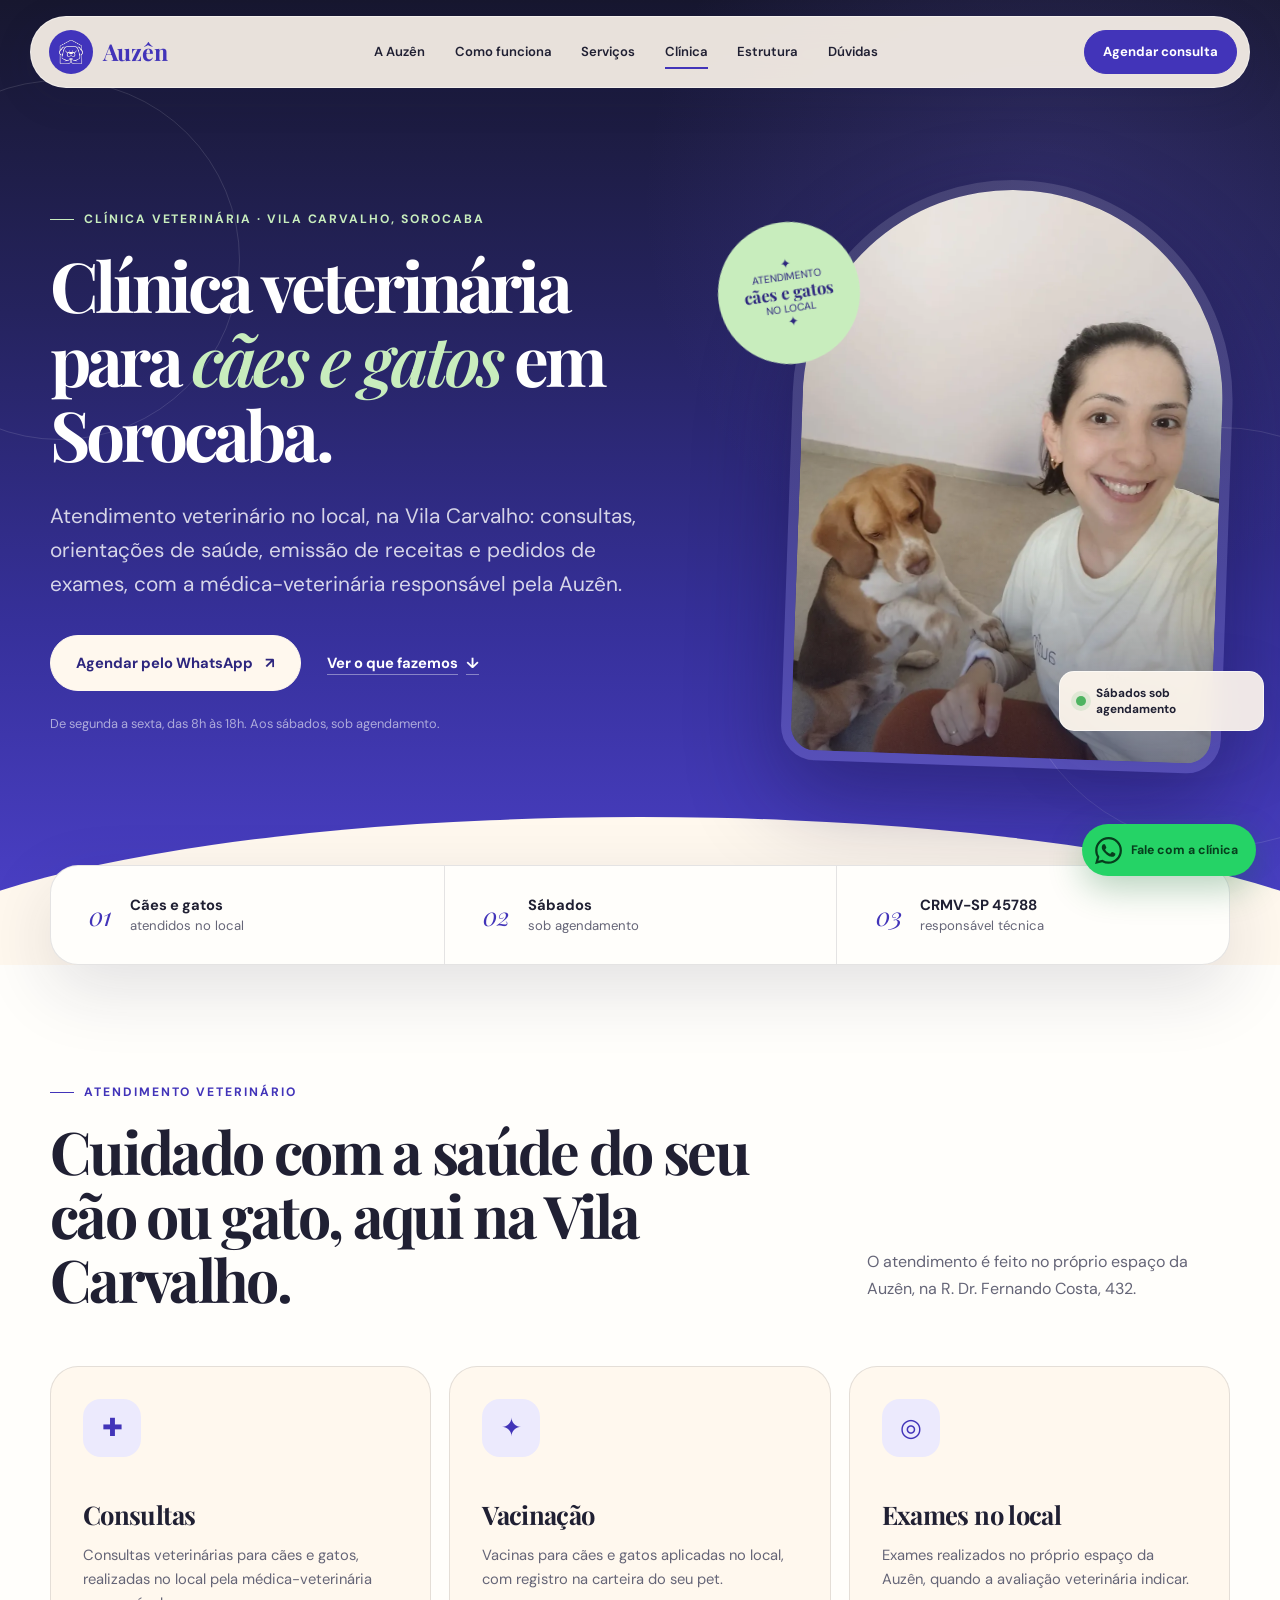
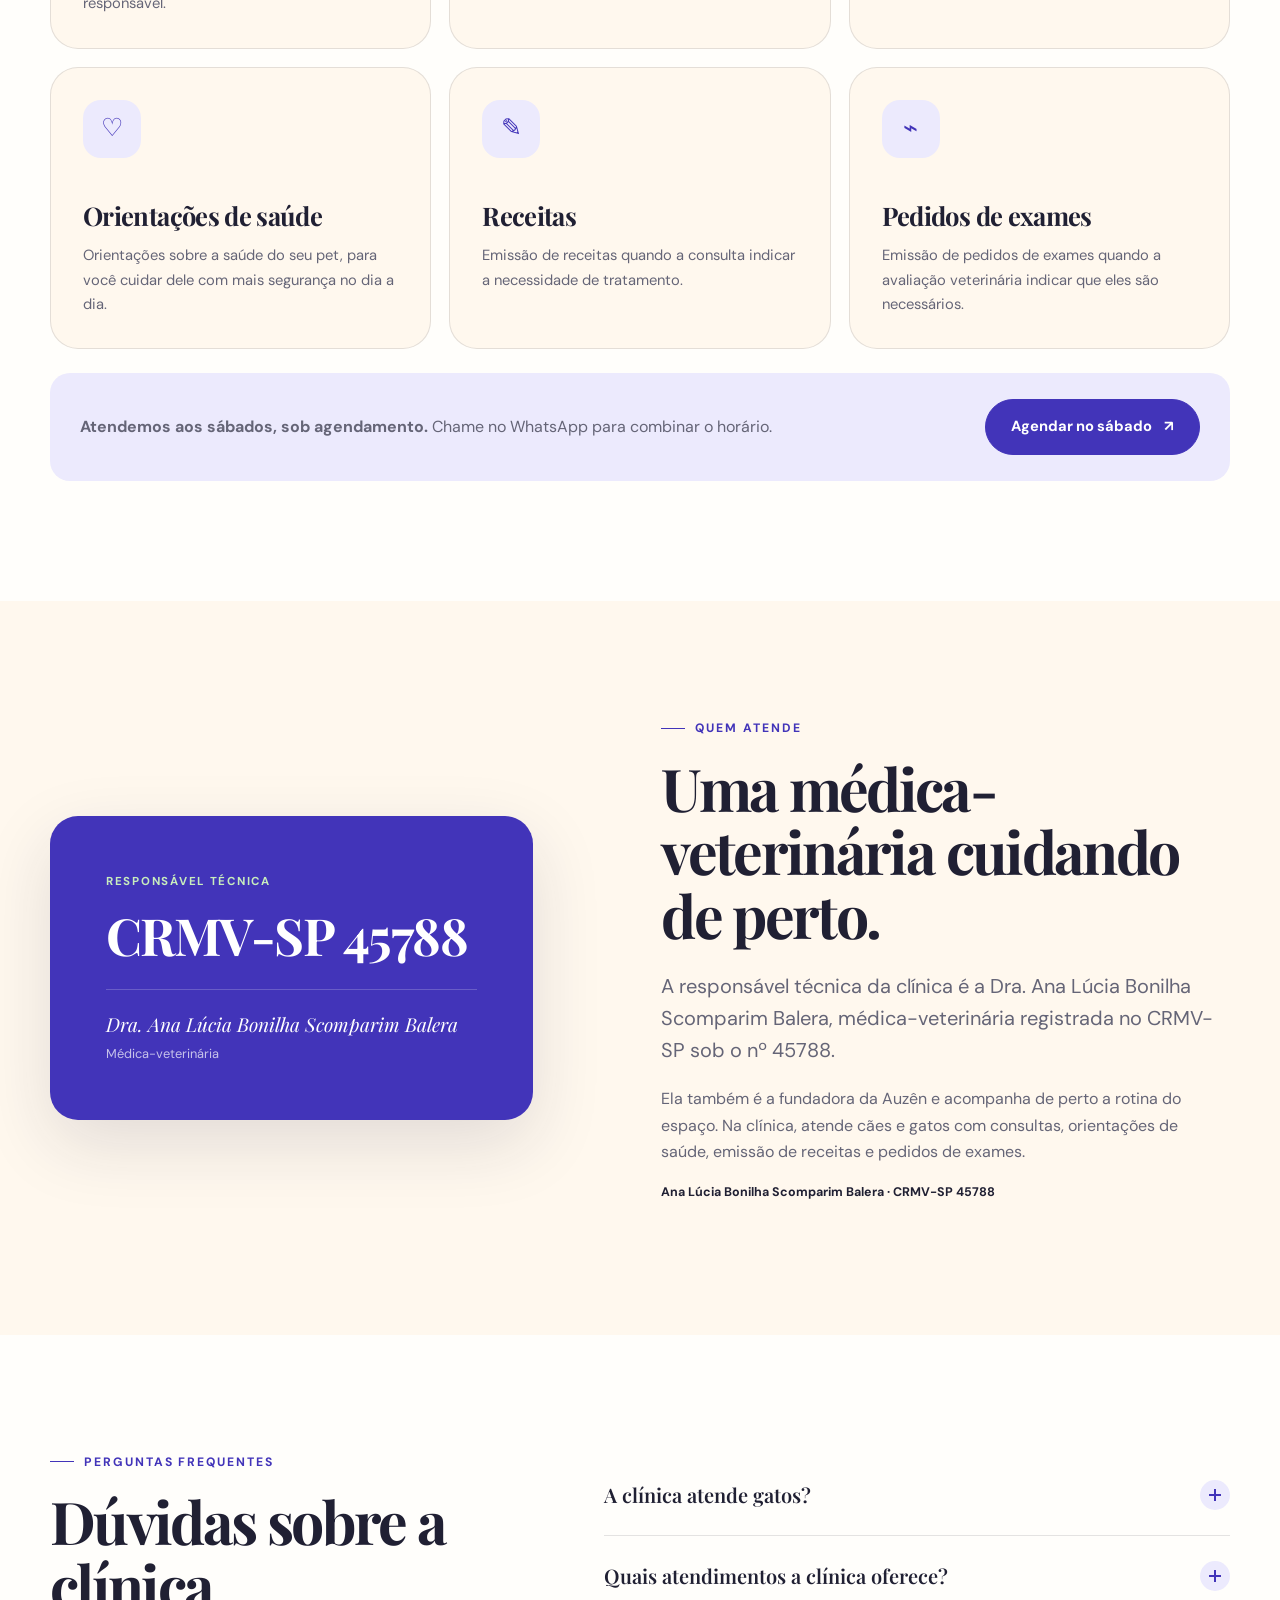
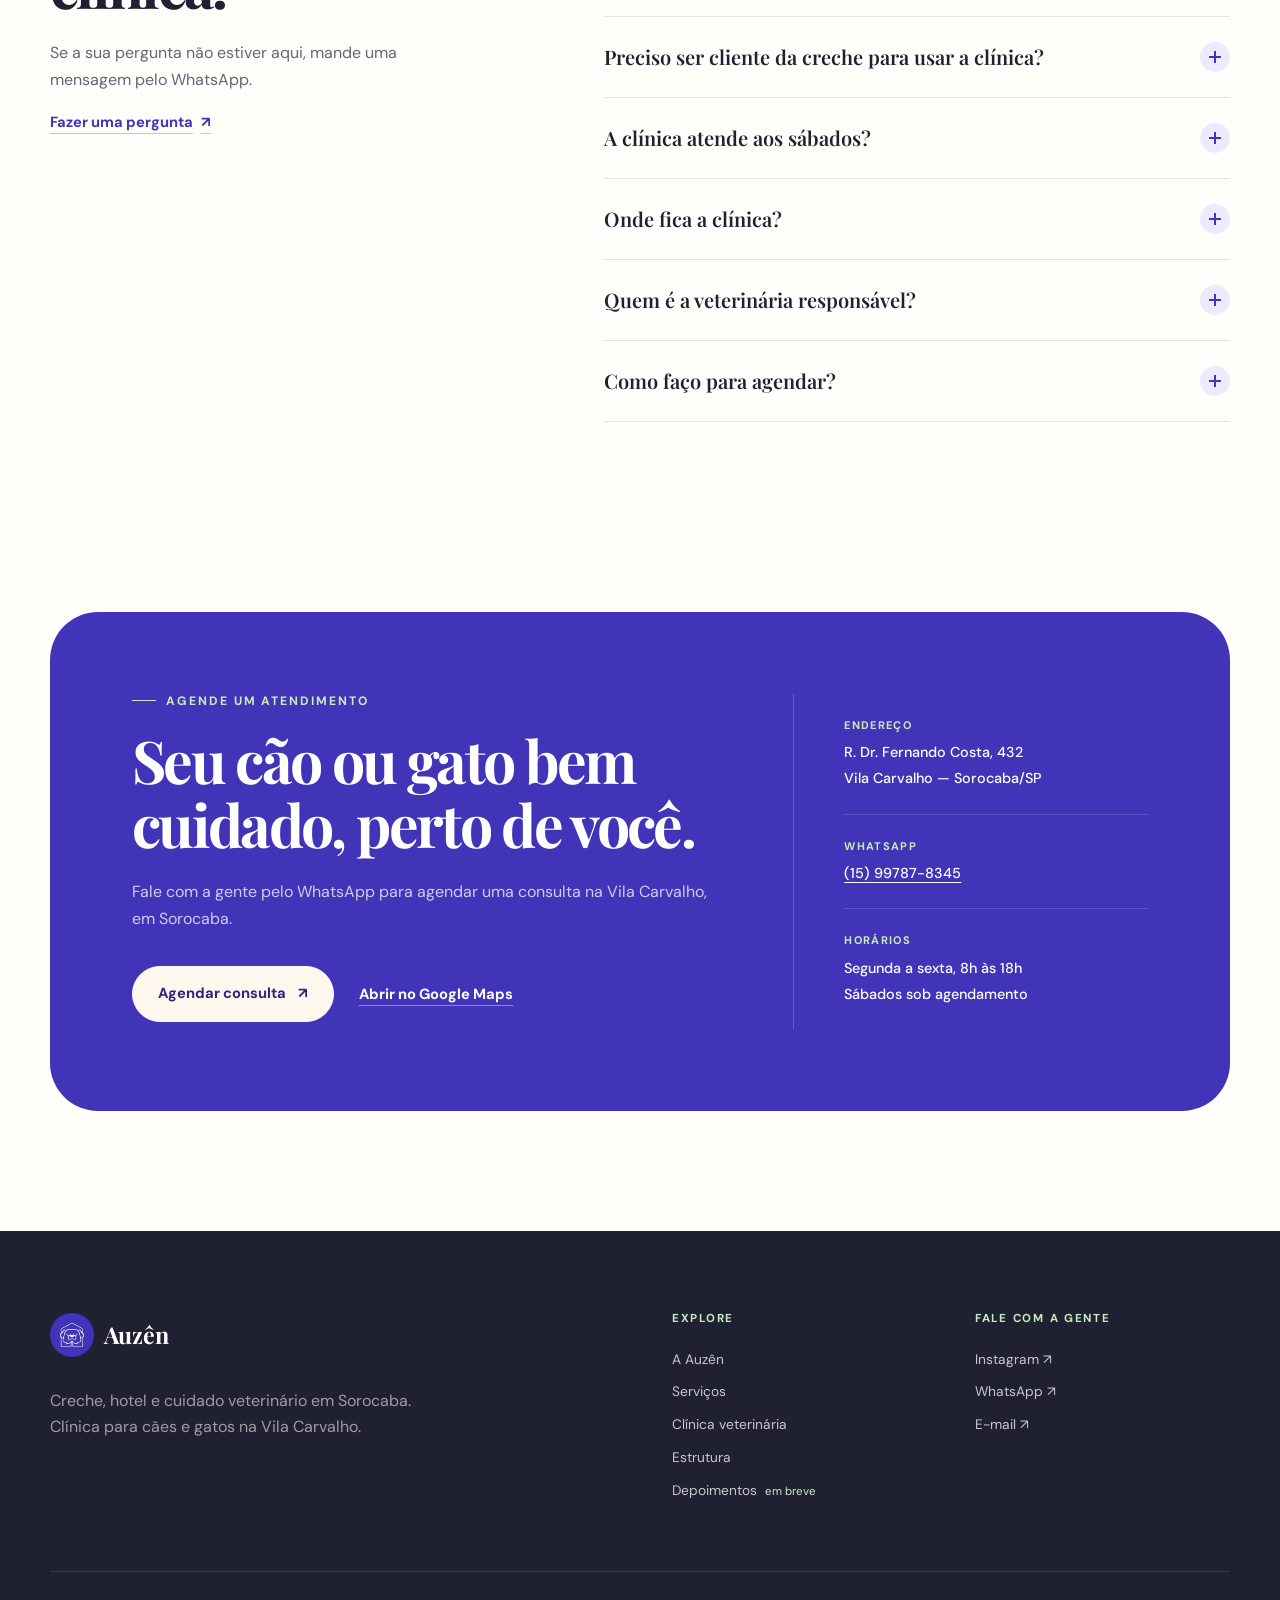
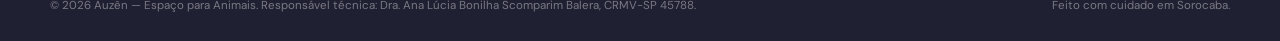
==== commit cf975957: "feat(clinica): vacinação, exames no local, horário e atendimento a não clientes Confirmado pela famí" ====
--- a/clinica-veterinaria.html
+++ b/clinica-veterinaria.html
@@ -5,7 +5,7 @@
     <meta name="viewport" content="width=device-width, initial-scale=1">
 
     <title>Clínica veterinária na Vila Carvalho, Sorocaba | Cães e gatos | Auzên</title>
-    <meta name="description" content="Clínica veterinária em Sorocaba para cães e gatos, na Vila Carvalho: consultas, orientações de saúde, receitas e pedidos de exames. Sábados sob agendamento.">
+    <meta name="description" content="Clínica veterinária em Sorocaba para cães e gatos, na Vila Carvalho: consultas, vacinação, exames no local e orientações de saúde. Atende também quem não é cliente da creche. Sábados sob agendamento.">
     <meta name="robots" content="index, follow, max-image-preview:large">
     <meta name="theme-color" content="#4234b9">
     <link rel="canonical" href="https://auzenpet.com.br/clinica-veterinaria.html">
@@ -15,7 +15,7 @@
     <meta property="og:site_name" content="Auzên — Espaço para Animais">
     <meta property="og:url" content="https://auzenpet.com.br/clinica-veterinaria.html">
     <meta property="og:title" content="Clínica veterinária para cães e gatos em Sorocaba | Auzên">
-    <meta property="og:description" content="Atendimento veterinário no local, na Vila Carvalho, com a Dra. Ana Lúcia (CRMV-SP 45788). Sábados sob agendamento.">
+    <meta property="og:description" content="Atendimento veterinário para cães e gatos na Vila Carvalho, com a Dra. Ana Lúcia (CRMV-SP 45788). Segunda a sexta, das 8h às 18h; sábados sob agendamento.">
     <meta property="og:image" content="https://auzenpet.com.br/assets/images/ana-e-pet.webp">
     <meta property="og:image:width" content="900">
     <meta property="og:image:height" content="1199">
@@ -37,7 +37,13 @@
       "@id": "https://auzenpet.com.br/clinica-veterinaria.html#clinica",
       "name": "Auzên — Espaço para Animais",
       "alternateName": "Clínica veterinária Auzên",
-      "description": "Atendimento veterinário no local para cães e gatos na Vila Carvalho, em Sorocaba/SP: consultas, orientações de saúde, emissão de receitas e pedidos de exames. Atendimento aos sábados sob agendamento.",
+      "description": "Atendimento veterinário no local para cães e gatos na Vila Carvalho, em Sorocaba/SP: consultas, vacinação, exames no local, orientações de saúde, receitas e pedidos de exames. Atende também quem não é cliente da creche. De segunda a sexta, das 8h às 18h; aos sábados, sob agendamento.",
+      "openingHoursSpecification": [{
+        "@type": "OpeningHoursSpecification",
+        "dayOfWeek": ["Monday", "Tuesday", "Wednesday", "Thursday", "Friday"],
+        "opens": "08:00",
+        "closes": "18:00"
+      }],
       "url": "https://auzenpet.com.br/clinica-veterinaria.html",
       "image": "https://auzenpet.com.br/assets/images/ana-e-pet.webp",
       "telephone": "+55 15 99787-8345",
@@ -69,6 +75,8 @@
         "name": "Atendimento veterinário para cães e gatos",
         "itemListElement": [
           { "@type": "Offer", "itemOffered": { "@type": "Service", "name": "Consulta veterinária para cães e gatos" } },
+          { "@type": "Offer", "itemOffered": { "@type": "Service", "name": "Vacinação de cães e gatos" } },
+          { "@type": "Offer", "itemOffered": { "@type": "Service", "name": "Exames no local" } },
           { "@type": "Offer", "itemOffered": { "@type": "Service", "name": "Orientações de saúde" } },
           { "@type": "Offer", "itemOffered": { "@type": "Service", "name": "Emissão de receitas" } },
           { "@type": "Offer", "itemOffered": { "@type": "Service", "name": "Pedidos de exames" } }
@@ -130,7 +138,7 @@
                         </a>
                         <a class="text-link text-link-light" href="#atendimento">Ver o que fazemos <span aria-hidden="true">↓</span></a>
                     </div>
-                    <p class="hero-note">Aos sábados, a clínica atende sob agendamento.</p>
+                    <p class="hero-note">De segunda a sexta, das 8h às 18h. Aos sábados, sob agendamento.</p>
                 </div>
 
                 <div class="hero-visual reveal is-visible">
@@ -182,6 +190,16 @@
                         <div class="service-icon" aria-hidden="true">✚</div>
                         <h3>Consultas</h3>
                         <p>Consultas veterinárias para cães e gatos, realizadas no local pela médica-veterinária responsável.</p>
+                    </article>
+                    <article class="service-card reveal">
+                        <div class="service-icon" aria-hidden="true">✦</div>
+                        <h3>Vacinação</h3>
+                        <p>Vacinas para cães e gatos aplicadas no local, com registro na carteira do seu pet.</p>
+                    </article>
+                    <article class="service-card reveal">
+                        <div class="service-icon" aria-hidden="true">◎</div>
+                        <h3>Exames no local</h3>
+                        <p>Exames realizados no próprio espaço da Auzên, quando a avaliação veterinária indicar.</p>
                     </article>
                     <article class="service-card reveal">
                         <div class="service-icon" aria-hidden="true">♡</div>
@@ -241,7 +259,11 @@
                     </details>
                     <details>
                         <summary>Quais atendimentos a clínica oferece?<span aria-hidden="true"></span></summary>
-                        <p>Consultas e orientações de saúde, emissão de receitas e pedidos de exames, sempre no próprio espaço da Auzên.</p>
+                        <p>Consultas, vacinação, exames no local, orientações de saúde, receitas e pedidos de exames, sempre no próprio espaço da Auzên.</p>
+                    </details>
+                    <details>
+                        <summary>Preciso ser cliente da creche para usar a clínica?<span aria-hidden="true"></span></summary>
+                        <p>Não. A clínica atende cães e gatos de qualquer tutor, frequentem ou não a creche e o hotel.</p>
                     </details>
                     <details>
                         <summary>A clínica atende aos sábados?<span aria-hidden="true"></span></summary>
@@ -284,8 +306,8 @@
                         <strong><a href="https://wa.me/5515997878345" data-cta="clinica-telefone" target="_blank" rel="noopener noreferrer">(15) 99787-8345</a></strong>
                     </div>
                     <div>
-                        <span>Sábados</span>
-                        <strong>Sob agendamento</strong>
+                        <span>Horários</span>
+                        <strong>Segunda a sexta, 8h às 18h<br>Sábados sob agendamento</strong>
                     </div>
                 </address>
             </div>
--- a/assets/css/styles.css
+++ b/assets/css/styles.css
@@ -1374,7 +1374,7 @@
 
 .clinic-services-grid {
     display: grid;
-    grid-template-columns: repeat(4, 1fr);
+    grid-template-columns: repeat(3, 1fr);
     gap: 18px;
 }
 
